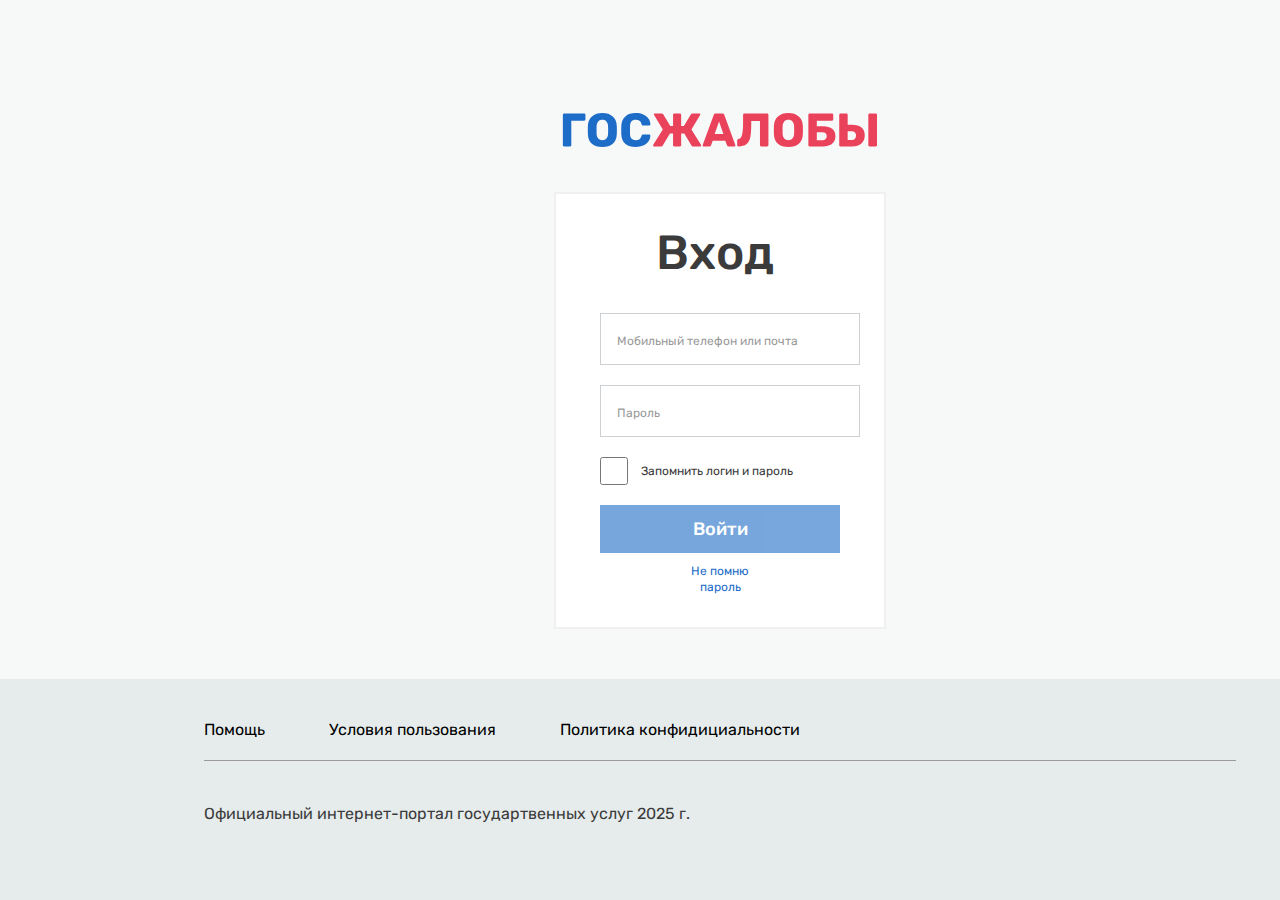
==== index.html @ 30e4c967 "Merge pull request #30 from SlackerEva/eva/fixAnswer" ====
<!DOCTYPE html>
<html lang="ru">
<head>
  <meta charset="UTF-8">
  <meta name="viewport" content="width=device-width, initial-scale=1.0">
  <script type="module" src='/script/redirect/redirect.js'></script>
  <script type="module" src='/script/validation/authorization.js'></script>
  <script type="module" src='/script/InitialLoadSite.js'></script>
  <link rel="stylesheet" href="pages/index.css">
  <title>ГосЖалоба</title>
</head>
<body class="body">
  <div class="page">      

    <footer class="footer">
      <div class="footer__content">
        <nav class="footer__navigation">
          <ul class="footer__menu">
            <li class="footer__item"><a class="footer__link footer__link-help" href="#">Помощь</a></li>
            <li class="footer__item"><a class="footer__link footer__link-rule" href="#">Условия пользования</a></li>
            <li class="footer__item"><a class="footer__link footer__link-Privacy-Policy" href="#">Политика конфидициальности</a></li>
          </ul>
        </nav>
        <p class="footer__author">Официальный интернет-портал государтвенных услуг 2025 г.</p>
      </div>
    </footer>


    <template id="header">
      <header class="header">
        <div class="intro">
          <img class="logo" src="images/gosjalobi.svg" alt="Логотип">
          <figure class="avatar">
            <img class="avatar__foto" src="images/avatar.svg" alt="Аватарка">
            <figcaption class="avatar__caption">Мария Ивановна</figcaption>
          </figure>
        </div> 
        <nav class="navigation">
          <ul class="navigation__menu">
            <li class="navigation__item"><a class="navigation__link navigation__link-application" href="#">Заявления</a></li>
            <li class="navigation__item navigation__item_active"><a class="navigation__link link_color" href="#">Госпочта</a></li>
          </ul>
        </nav>
      </header> 
    </template>

    <template id="main">
      <main class="main">
        <h1 class="main__title">Мои сообщения</h1> 
        <nav class="sidebar">
          <ul class="sidebar__list">
            <li class="sidebar__item"><a class="sidebar__link sidebar__link-incoming" href="#">Входящие</a></li>
            <li class="sidebar__item"><a class="sidebar__link sidebar__link-answer" href="#">Исходящие</a></li>
            <li class="sidebar__item"><a class="sidebar__link sidebar__link-archive" href="#">Архив сообщений</a></li>
            <li class="sidebar__item"><a class="sidebar__link sidebar__link-delete" href="#">Удаленные сообщения</a></li>
            <li class="sidebar__item"><a class="sidebar__link sidebar__link-dictionary" href="#">Словарь</a></li>
          </ul>
        </nav>
        <div class="menu-place">
          
        </div>
      </main>
    </template>

    <template id="popup">
      <div class="popup">
        <div class="popup__header">
          <p class="popup__title"></p>
          <button class="popup__close" type="button"></button>
        </div>
        <p class="popup__meaning"></p>
        <button class="button button_position popup__add"></button><!--У кнопок теперь общий стиль -->
      </div>
    </template>

    <template id="popup-answer">
      <div class="popup popup-answer">
        <div class="popup__header">
          <p class="popup__title"></p>
          <button class="popup__close" type="button"></button>
        </div>
        <div class="popup__data">
          <p class="popup__message-title"></p>
          <p class="popup__message-email"><span class="popup__message-email_bold"></span></p>
        </div>
        <p class="popup__message-meaning"></p>
        <button class="button button_position popup__add"></button><!--У кнопок теперь общий стиль -->
      </div>
    </template>

    <template id="menu">
      <nav class="menu">    
        <label class="checkbox">
          <input class="checkbox__item checkbox-all" type="checkbox"><!--menu_hidde для скрытия не нужных эллементов меню на разных страницах-->
          <span class="checkbox__checkmark"></span>
        </label>
        <button class="menu__btn menu__btn_name_restore hidde" type="button">Востановить</button>
        <button class="menu__btn menu__btn_name_answer" type="button">Ответить</button>
        <button class="menu__btn menu__btn_name_archive" type="button">В архив</button>
        <button class="menu__btn menu__btn_name_print" type="button">Печать</button>
        <button class="menu__btn menu__btn_name_delete" type="button">Удалить</button>
        <input class="menu__search" type="text" placeholder="Поиск">
      </nav>
    </template>

    <template id="letter">
      <a class="link-content" href="#">
        <label class="checkbox">
          <input class="checkbox__item checkbox__list-item" type="checkbox">
          <span class="checkbox__checkmark"></span>
        </label>
        <div class="letter">
          <p class="letter__theme"></p>
          <p class="letter__author"></p>
        </div>
      </a>
    </template>

    <template id="word">
      <a class="link-content" href="#">
        <label class="checkbox">
          <input class="checkbox__item checkbox__list-item" type="checkbox">
          <span class="checkbox__checkmark"></span>
        </label>
        <div class="word">
          <p class="word__title"></p>
         <p class="word__value"></p>
        </div>
      </a>
    </template>

    <template id="message">
      <div class="message">
        <div class="message__info">
          <h3 class="message__title"></h3><!--Обращение № + id-->
          <p class="message__name"></p>
          <p class="message__email"></p>
        </div>
<!--Сюда подставлять нужное меню со скрытыми не нужными полями, надо не забыть напистаь для меню модификатор-->
        <p class="message__text"></p>
      </div>   
    </template>

    <template id="answer">
      <p class="answer"></p>
    </template>

    <template id="error">
      <div class="footer-link">
        <div class="footer-link__content">
          <img class="logo logo_size" src="images/gosjalobi.svg" alt="Логотип">
          <img class="footer-link__breackImg" alt="Страница не доступна для использования">
          <h2 class="footer-link__title"></h2>
          <p class="footer-link__back"></p><!--Нужен ли здесь спан?-->
        </div>
      </div>
    </template>

    <template id="terms">
      <div class="footer-link">
        <div class="footer-link__content footer-link_size">
          <img class="logo logo_size" src="images/gosjalobi.svg" alt="Логотип">        
          <h2 class="footer-link__title">Условия использования Единой системы идентификации и аутентификации</h2>
          <ul class="footer-link__text">
            <li><span class="footer-link__bold">Общие положения</span></li>
            <li>1.1. Настоящие Условия использования регулируют отношения пользователей с оператором Единой системы идентификации и аутентификации (далее — ЕСИА).</li>
            <li>1.2. Оператором ЕСИА является Министерство связи и массовых коммуникаций Российской Федерации.</li>
            <li>1.3. Пользователем ЕСИА является любое физическое лицо или сотрудник юридического лица, зарегистрированные в ЕСИА.</li>
          </ul>
          <ul class="footer-link__text">
            <li><span class="footer-link__bold">Регистрация пользователей в ЕСИА</span></li>
            <li>2.1. Любой пользователь сети Интернет может бесплатно зарегистрировать учётную запись пользователя ЕСИА.</li> 
            <li>2.2. Для регистрации в ЕСИА пользователь должен указать следующие контактные данные (на выбор):</li>
            <li>— действительный номер мобильного телефона;</li>
            <li>— действительный адрес электронной почты.</li>
            <li>При регистрации пользователь должен подтвердить, что он имеет доступ к указанному номеру мобильного телефона или адресу электронной почты.</li>
            <li>2.3. Зарегистрированный пользователь ЕСИА может подтвердить свою личность одним из следующих способов:</li>
            <li>— посредством получения кода подтверждения личности;</li>
            <li>— посредством подтверждения личности в уполномоченной организации;</li>
            <li>— с помощью электронной подписи;</li>
            <li>— с помощью карты УЭК.</li>
            <li>2.4. Для получения кода подтверждения личности пользователь должен указать действительные полное имя (фамилию, имя, отчество), личные данные (пол и дату рождения) страховой номер индивидуального лицевого счета (СНИЛС), а также данные документа, удостоверяющего личность. Код подтверждения личности может быть получен в регистрируемом почтовом отправлении через ФГУП «Почта России».</li> 
            <li>2.5. Для подтверждения личности зарегистрированный пользователь может обратиться:</li> 
            <li>— в центры продаж и обслуживания клиентов ОАО «Ростелеком»;</li> 
            <li>— в специализированные центры обслуживания ФГУП «Почта России».</li> 
            <li>Для подтверждения личности в уполномоченной организации пользователь должен предъявить документ, удостоверяющий его личность.</li> 
            <li>2.6. Электронная подпись должна соответствовать требованиям Федерального закона от 6 апреля 2011 г. № 63-ФЗ «Об электронной подписи», предъявляемым к усиленной квалифицированной электронной подписи. Сертификат ключа проверки электронной подписи должен содержать полное имя и страховой номер индивидуального лицевого счета (СНИЛС) пользователя.</li> 
          </ul>
          <ul class="footer-link__text">
            <li><span class="footer-link__bold">Права и обязанности пользователя</span></li>
            <li>3.1. Пользователь ЕСИА вправе:</li>
            <li>— использовать свою учётную запись в ЕСИА для санкционированного доступа к информации, содержащейся в государственных, муниципальных и других информационных системах;</li>
            <li>— удалить свою учётную запись.</li>
            <li>3.2. Пользователь ЕСИА обязан:</li>        
            <li>не производить действия, направленные на нарушение процесса функционирования ЕСИА или информационных систем, подключенных к ЕСИА;</li>
            <li>соблюдать требования «Политики конфиденциальности ЕСИА».</li>
          </ul>
          <ul class="footer-link__text">
            <li><span class="footer-link__bold">Права и обязанности оператора</span></li>
            <li>4.1. Оператор ЕСИА вправе:</li>
            <li>— требовать от пользователя подтверждения основания получения доступа к информационным системам, подключенным к ЕСИА (если пользователь использует для доступа учётную запись ЕСИА);</li>
            <li> — проводить мониторинг действий пользователя в ЕСИА;</li>
            <li>— ограничивать доступ пользователя к информационным системам, подключенным к ЕСИА (если пользователь использует для доступа учётную запись ЕСИА), в том числе путём блокировки учётной записи пользователя в ЕСИА;</li>
            <li>— изменить настоящие условия использования ЕСИА без предварительного уведомления пользователя;</li>
            <li>— направлять пользователю информационные сообщения.</li>
            <li>4.2. Оператор ЕСИА обязан:</li>
            <li>— обеспечить функционирование ЕСИА, в том числе бесперебойную работу функции идентификации и аутентификации пользователей ЕСИА при доступе к информационным системам, подключенным к ЕСИА;</li>
            <li>— гарантировать целостность и неизменность данных пользователей в ЕСИА;</li>
            <li>— вести учёт и статистику обращений пользователей к ЕСИА;</li>
            <li>— обеспечить защиту персональных данных пользователя в соответствии с требованиями законодательства РФ и «Политикой конфиденциальности ЕСИА».</li>
          </ul>
          <ul class="footer-link__text">
            <li><span class="footer-link__bold">Обратная связь</span></li>
            <li>5.1. Все предложения и вопросы по использованию ЕСИА следует направлять в службу поддержки через Форму обратной связи.</li>
          </ul>
        </div>
      </div>
    </template>

    <template id="privacy">
      <div class="footer-link">
        <div class="footer-link__content footer-link_size">
          <img class="logo logo_size" src="images/gosjalobi.svg" alt="Логотип">
          <h2 class="footer-link__title">Политика конфиденциальности</h2>
          <ul class="footer-link__text">
            <li><span class="footer-link__bold">Общие положения</span></li>
            <li> 1.1. Настоящая Политика конфиденциальности (далее – Политика) определяет общие условия обработки персональных данных пользователей в Единой системе идентификации и аутентификации (далее — ЕСИА).</li>
            <li>1.2. Министерство цифрового развития, связи и массовых коммуникаций Российской Федерации является оператором ЕСИА (далее – Оператор ЕСИА).</li>
            <li>1.3. Обработка персональных данных в ЕСИА осуществляется на основании:</li>
            <li>— Конституции Российской Федерации;</li>
            <li>— Федерального конституционного закона от 17 декабря 1997 г. № 2-ФКЗ «О Правительстве Российской Федерации»;</li>
            <li>— законодательства Российской Федерации в сфере персональных данных;</li>
            <li>— законодательства Российской Федерации в сфере информации, информационных технологиях и о защите информации;</li>
            <li>— законодательства Российской Федерации в сфере предоставления государственных и муниципальных услуг;</li>
            <li>— законодательства Российской Федерации в сфере электронной подписи;</li>
            <li>— законодательства Российской Федерации в сфере противодействия легализации (отмыванию) доходов, полученных преступным путем, и финансированию терроризма;</li>
            <li>— постановления Правительства Российской Федерации от 2 июня 2008 г. № 418 «О Министерстве цифрового развития, связи и массовых коммуникаций Российской Федерации";</li>
            <li>— постановления Правительства Российской Федерации от 28 ноября 2011 г. № 977 «О федеральной государственной информационной системе «Единая система идентификации и аутентификации в инфраструктуре, обеспечивающей информационно-технологическое взаимодействие информационных систем, используемых для предоставления государственных и муниципальных услуг в электронной форме»;</li>
            <li>— постановления Правительства Российской Федерации от 10 июля 2013 г. № 584 «Об использовании федеральной государственной информационной системы "Единая система идентификации и аутентификации в инфраструктуре, обеспечивающей информационно-технологическое взаимодействие информационных систем, используемых для предоставления государственных и муниципальных услуг в электронной форме»;</li>
            <li>— приказа Министерства связи и массовых коммуникаций Российской Федерации от 13 апреля 2012 г. № 107 «Об утверждении — — — Положения о федеральной государственной информационной системе «Единая система идентификации и аутентификации в инфраструктуре, обеспечивающей информационно-технологическое взаимодействие информационных систем, используемых для предоставления государственных и муниципальных услуг в электронной форме»;</li>
            <li>— иных нормативных правовых актов и актов ненормативного характера, которыми на Оператора ЕСИА возложены обязанности, реализуемые в процессе эксплуатации ЕСИА.</li>
            <li>1.4. ЕСИА осуществляет обработку персональных данных в следующем объеме:</li>
            <li>— фамилия, имя, отчество (при наличии);</li>
            <li>— пол;</li>
            <li>— дата рождения;</li>
            <li>— сведения о гражданстве;</li>
            <li>— страховой номер индивидуального лицевого счета застрахованного лица в системе персонифицированного учета Пенсионного фонда Российской Федерации (СНИЛС);</li>
            <li>— адрес электронной почты пользователя;</li>
            <li>— номер абонентского устройства подвижной радиотелефонной связи;</li>
            <li>— адрес места жительства (регистрации);</li>
            <li>— реквизиты основного документа, удостоверяющего личность (серия, номер, кем выдан, дата выдачи, код подразделения);</li>
            <li>— данные, сформированные в результате использования стандартных механизмов учета информации о посещаемости Интернет-ресурсов, интегрированных с ЕСИА, отдельных его страниц и мобильных приложений;</li>
            <li>— иные данные о пользователе, предоставленные пользователем, органами государственной власти, государственными внебюджетными фондами или иными третьими лицами на законных основаниях.</li>
          </ul>
          <ul class="footer-link__text">
            <li><span class="footer-link__bold">Цели обработки персональных данных</span></li>
            <li>2.1. Оператор ЕСИА обрабатывает персональные данные пользователей в целях:</li>
            <li>— предоставления пользователю доступа к данным о нем, содержащихся в ЕСИА, в государственных и муниципальных информационных системах, а также иных информационных системах;</li>
            <li>— предоставления государственных или муниципальных услуг и исполнения государственных или муниципальных функций;</li>
            <li>— предоставления иных услуг и сервисов с использованием ЕСИА;</li>
            <li>— предоставления санкционированного доступа к информации, содержащейся в государственных, муниципальных и других информационных системах;</li>
            <li>— передачи персональных данных пользователя, хранящихся в ЕСИА или предоставляемых посредством ЕСИА, третьей стороне на основаниях, предусмотренных законодательством Российской Федерации о персональных данных;
            <li>— обеспечения пользователю возможности управления своими согласиями на совершение действий, в том числе юридически значимых;</li>
            <li>— обеспечения возможности передачи пользователем ЕСИА другим пользователям ЕСИА полномочий на подачу заявлений на оказание государственных и муниципальных услуг и исполнение государственных и муниципальных функций в электронном виде, получение результатов рассмотрения таких заявлений и совершение иных действий, в том числе юридически значимых, с использованием ЕСИА;</li>
            <li>— в иных целях, предусмотренных федеральными законами, актами Президента Российской Федерации и актами Правительства Российской Федерации.</li>
          </ul>
          <ul class="footer-link__text">
            <li><span class="footer-link__bold">Доступ третьих лиц к персональным данным</span></li>
            <li>3.1. Оператор ЕСИА может передать персональные данные пользователя третьей стороне в следующих случаях:</li>
            <li>— если передача персональных данных необходима для предоставления государственной или муниципальной услуги;</li>
            <li>— если пользователь дал согласие на осуществление передачи своих данных третьей стороне;</li>
            <li>— если пользователь использует учётную запись ЕСИА для санкционированного доступа к информации, содержащейся в информационной системе, оператором которой является третья сторона;</li>
            <li>— если передача необходима в рамках установленной законодательством Российской Федерации процедуры.</li>
          </ul>
          <ul class="footer-link__text">
            <li><span class="footer-link__bold">Способы обработки персональных данных и обязанности Оператора ЕСИА по защите персональных данных</span></li>
            <li>4.1. Оператор ЕСИА обязан принимать необходимые организационные и технические меры для обеспечения конфиденциальности, целостности, сохранности и доступности персональных данных пользователей.</li>
            <li>4.2. Обработка персональных данных в ЕСИА осуществляется как автоматическим, так и автоматизированным способом.</li>
            <li>4.3. При обработке персональных данных, осуществляемой без использования средств автоматизации, Оператор ЕСИА обязуется соблюдать требования о раздельном хранении персональных данных (материальных носителей), обработка которых осуществляется в различных целях, определении мест хранения персональных данных и лиц, имеющих доступ к персональным данным в ЕСИА, и иные требования, установленные законодательством Российской Федерации к обработке персональных данных, осуществляемой без использования средств автоматизации.</li>
            <li>4.4. При обработке персональных данных автоматическим и автоматизированным способом Оператор ЕСИА обязан своевременно производить оценку соответствия ЕСИА требованиям законодательства Российской Федерации в области защиты информации и соблюдать иные требования к автоматизированной обработке персональных данных.</li>
            <li>4.5. При наличии согласия субъекта персональных данных или соответствующих федерального закона, акта Президента Российской Федерации, акта Правительства Российской Федерации или акта Министерства цифрового развития, связи и массовых коммуникаций Российской Федерации, обработка персональных данных в ЕСИА может быть поручена Оператором ЕСИА третьему лицу, которое, в свою очередь, обязано неукоснительно соблюдать все требования к обработке персональных данных, установленных законодательством Российской Федерации в сфере персональных данных, а также настоящей Политикой.</li>
            <li>4.6. При обработке персональных данных в ЕСИА Оператор ЕСИА не осуществляет трансграничной передачи персональных данных.</li>
            <li>4.7. Оператор ЕСИА обязан соблюдать законные права пользователей ЕСИА в сфере обработки персональных данных, в том числе содействовать реализации прав пользователя, указанных в Политике, а также соблюдать иные требования к обработке персональных данных, установленные законодательством Российской Федерации.</li>
          </ul>
          <ul class="footer-link__text">
            <li><span class="footer-link__bold">Сроки обработки персональных данных</span></li>
            <li>5.1. Пользователь дает согласие на обработку персональных данных в ЕСИА без ограничения срока.</li>
            <li>5.2. Обработка персональных данных пользователя ЕСИА прекращается в случае удаления пользователем своей учетной записи в ЕСИА.</li>
          </ul>
          <ul class="footer-link__text">
            <li><span class="footer-link__bold">Права и обязанности пользователей ЕСИА при обработке их персональных данных в ЕСИА</span></li>
            <li>6.1. Пользователь ЕСИА имеет право:</li>
            <li>— использовать свои персональные данные посредством в любых законных целях, в том числе в целях, установленных Политикой;</li>
            <li>— направлять Оператору ЕСИА запросы на получение информации, касающейся обработки его персональных данных;</li>
            <li>— оспаривать и обжаловать действия Оператора ЕСИА в сфере обработки персональных данных в порядке, установленном законодательством Российской Федерации;</li>
            <li>— направлять свои предложения, вопросы и жалобы по использованию ЕСИА в службу поддержки ЕСИА через форму обратной связи и в иной форме, допустимой законодательством Российской Федерации;</li>
            <li>— отозвать свое согласие на обработку своих персональных данных, предоставленное в целях изменения и обновления данных из государственных информационных систем в ЕСИА, посредством направления оператору ЕСИА соответствующего отзыва с приложением документов, подтверждающих личность субъекта персональных данных (копии паспорта и номера СНИЛС);</li>
            <li>— потребовать прекращения обработки своих персональных данных посредством направления Оператору ЕСИА требования об удалении своей учетной записи в ЕСИА;</li>
            <li>— реализовывать иные права, предоставленные ему законодательством Российской Федерации в сфере персональных данных и возникающие в связи с использованием ЕСИА.</li>
            <li>6.2. Пользователь ЕСИА обязан:</li>
            <li>— самостоятельно обеспечивать сохранность своего пароля от учетной записи в ЕСИА и нести ответственность за негативные последствия в виде неправомерного использования своих персональных данных третьими лицами, наступившие в результате небрежного отношения пользователя ЕСИА к своему паролю от учетной записи;</li>
            <li>— предоставлять необходимую информацию в ЕСИА при обязательности ее использования в целях, указанных в пункте 2.1 Политики, а также, если предоставление такой информации обусловлено требованиями законодательства Российской Федерации;</li>
            <li>— обновлять обрабатываемые в ЕСИА персональные данные в случае их изменения, если автоматическое обновление указанных данных невозможно;</li>
            <li>— осуществлять иные обязанности в сфере персональных данных, когда такие обязанности возникают у субъекта персональных данных в ходе обработки его персональных данных в ЕСИА.</li>
          </ul>
          <ul class="footer-link__text">
            <li><span class="footer-link__bold">Дополнительные условия</span></li>
            <li>7.1. Оператор ЕСИА вправе вносить в Политику изменения без согласия Пользователя ЕСИА по своему усмотрению в том числе, но не ограничиваясь, в случае, когда такие изменения обусловлены изменениями законодательства Российской Федерации, затрагивающего вопросы использования ЕСИА.</li>
            <li>7.2. Пользователь ЕСИА всегда может ознакомится с актуальными версиями Политики на Интернет-сайте <a class="footer-link__link link_color" href="#">https://esia.gosuslugi.ru</a>. Продолжая пользоваться ЕСИА, Пользователь подтверждает согласие с внесенными изменениями в Политику.</li>
          </ul>
        </div>
      </div>
    </template>

    <template id="log-in">
      <div class="authorization">
        <img class="logo logo_authorization" src="images/gosjalobi.svg" alt="Логотип">
        <div class="login">
            <h2 class="login__title">Вход</h2>
            <form name="formAuthorization" class="login__form" novalidate>
                <input type="text" name="emailorphone" id="login__input_email" class="login__input login__input_email" placeholder="Мобильный телефон или почта" minlength="2" maxlength="21" required>
                <span id="login__input_email-error" class="login__input-error"></span>
                <input type="password" name="password" id="login__input_password" class="login__input login__input_password" placeholder="Пароль" minlength="2" maxlength="21" required>
                <span id="login__input_password-error" class="login__input-error"></span>
                <label class="login__label">
                    <input type="checkbox" class="login__checkbox">
                    <span class="login__label_text">Запомнить логин и пароль</span>
                </label>
                <button type="submit" name="open" class="button button_inactive">Войти</button>
                <p class="login__throw-pass">Не помню пароль</p>
                <p class="login__pass-help">обратитеть к вашему администратору</p>                    
            </form>
        </div>
      </div>
    </template>
  </div>
</body>
</html>
---- pages/index.css ----
@import url(../vendor/normalize.css);
@import url(../fonts/fonts.css);

@import url(../blocks/body/body.css);
@import url(../blocks/page/page.css);

@import url(../blocks/header/header.css);

@import url(../blocks/intro/intro.css);
@import url(../blocks/logo/logo.css);
@import url(../blocks/logo/_size/logo_size.css);

@import url(../blocks/avatar/avatar.css);
@import url(../blocks/avatar/__foto/avatar__foto.css);
@import url(../blocks/avatar/__caption/avatar__caption.css);

@import url(../blocks/navigation/navigation.css);
@import url(../blocks/navigation/__menu/navigation__menu.css);
@import url(../blocks/navigation/__item/navigation__item.css);
@import url(../blocks/navigation/__link/navigation__link.css);
@import url(../blocks/navigation/__item/_active/navigation__item_active.css);

@import url(../blocks/main/main.css);
@import url(../blocks/main/__title/main__title.css);

@import url(../blocks/sidebar/sidebar.css);
@import url(../blocks/sidebar/__list/sidebar__list.css);
@import url(../blocks/sidebar/__item/sidebar__item.css);
@import url(../blocks/sidebar/__link/sidebar__link.css);
@import url(../blocks/sidebar/__link_active/sidebar__link_active.css);


@import url(../blocks/content/content.css);

@import url(../blocks/footer/footer.css);
@import url(../blocks/footer/__content/footer__content.css);
@import url(../blocks/footer/__menu/footer__menu.css);
@import url(../blocks/footer/__item/footer_item.css);
@import url(../blocks/footer/__link/footer__link.css);
@import url(../blocks/footer/__author/footer__author.css);


@import url(../blocks/popup/popup.css);
@import url(../blocks/popup/__close/popup__close.css);
@import url(../blocks/popup/__title/popup__title.css);
@import url(../blocks/popup/_opened/popup_opened.css);
@import url(../blocks/popup/__header/popup__header.css);
@import url(../blocks/popup/__message-meaning/popup__message-meaning.css);
@import url(../blocks/popup/__meaning/popup__meaning.css);
@import url(../blocks/popup/__message-title/popup__message-title.css);
@import url(../blocks/popup/__message-email/popup__message-email.css);
@import url(../blocks/popup/__message-email/_bold/popup__message-email_bold.css);

@import url(../blocks/menu/menu.css);
@import url(../blocks/checkbox/checkbox.css);
@import url(../blocks/checkbox/__item/checkbox__item.css);
@import url(../blocks/checkbox/__checkmark/checkbox__checkmark.css);
@import url(../blocks/menu/__btn/menu__btn.css);
@import url(../blocks/menu/__search/menu__search.css);
@import url(../blocks/hidde/hidde.css);

@import url(../blocks/message/message.css);
@import url(../blocks/message/__info/message__info.css);
@import url(../blocks/message/__text/message__text.css);
@import url(../blocks/message/__title/message__title.css);
@import url(../blocks/message/__name/message__name.css);
@import url(../blocks/message/__email/message__email.css);

@import url(../blocks/answer/answer.css);

@import url(../blocks/link-content/link-content.css);
@import url(../blocks/letter/__author/letter__author.css);
@import url(../blocks/letter/__theme/letter__theme.css);


@import url(../blocks/word/word.css);
@import url(../blocks/word/__title/word__title.css);
@import url(../blocks/word/__value/word__value.css);

@import url(../blocks/footer-link/footer-link.css);
@import url(../blocks/footer-link/__content/footer-link__content.css);
@import url(../blocks/footer-link/__breackImg/footer-link__breackImg.css);
@import url(../blocks/footer-link/__text/footer-link__text.css);
@import url(../blocks/footer-link/__title/footer-link__title.css);
@import url(../blocks/footer-link/__link/footer-link__link.css);
@import url(../blocks/footer-link/__bold/footer-link__bold.css);
@import url(../blocks/footer-link/__back/footer-link__back.css);
@import url(../blocks/footer-link/_size/footer-link_size.css);

@import url(../blocks/link_color/link_color.css);

@import url(../blocks/button/button.css);
@import url(../blocks/button/_inactive/button_inactive.css);
@import url(../blocks/button/_position/button_position.css);


@import url(../blocks/animation/animation.css);

@import url(../blocks/authorization/authorization.css);
@import url(../blocks/logo/_authorization/logo_authorization.css);


@import url(../blocks/login/login.css);
@import url(../blocks/login/__title/login__title.css);
@import url(../blocks/login/__form/login__form.css);
@import url(../blocks/login/__input/login__input.css);
@import url(../blocks/login/__label/login__label.css);
@import url(../blocks/login/__label/_text/login__label_text.css);
@import url(../blocks/login/__checkbox/login__checkbox.css);
@import url(../blocks/button/_inactive/button_inactive.css);
@import url(../blocks/login/__throw-pass/login__throw-pass.css);
@import url(../blocks/login/__input-error/login__input-error.css);
@import url(../blocks/login/__input-error/_active/login__input-error_active.css);
@import url(../blocks/login/__input/_type_error/login__input_type_error.css);
@import url(../blocks/login/__pass-help/login__pass-help.css);
@import url(../blocks/login/__pass-help/_active/login__pass-help_active.css);
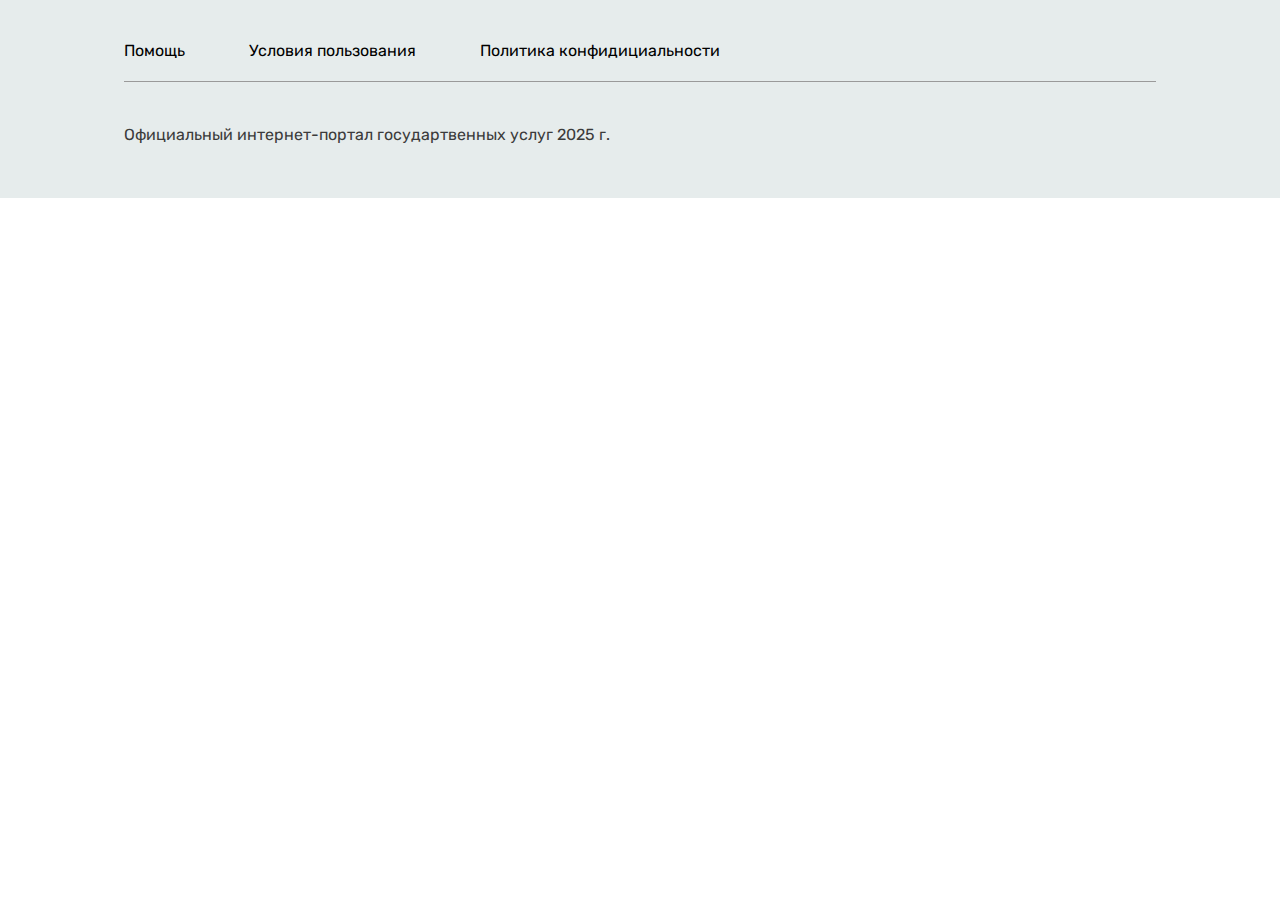
==== commit ec44f885: "refacto auth" ====
--- a/index.html
+++ b/index.html
@@ -3,9 +3,9 @@
 <head>
   <meta charset="UTF-8">
   <meta name="viewport" content="width=device-width, initial-scale=1.0">
+  <script type="module" src='/script/InitialLoadSite.js'></script>
   <script type="module" src='/script/redirect/redirect.js'></script>
   <script type="module" src='/script/validation/authorization.js'></script>
-  <script type="module" src='/script/InitialLoadSite.js'></script>
   <link rel="stylesheet" href="pages/index.css">
   <title>ГосЖалоба</title>
 </head>
